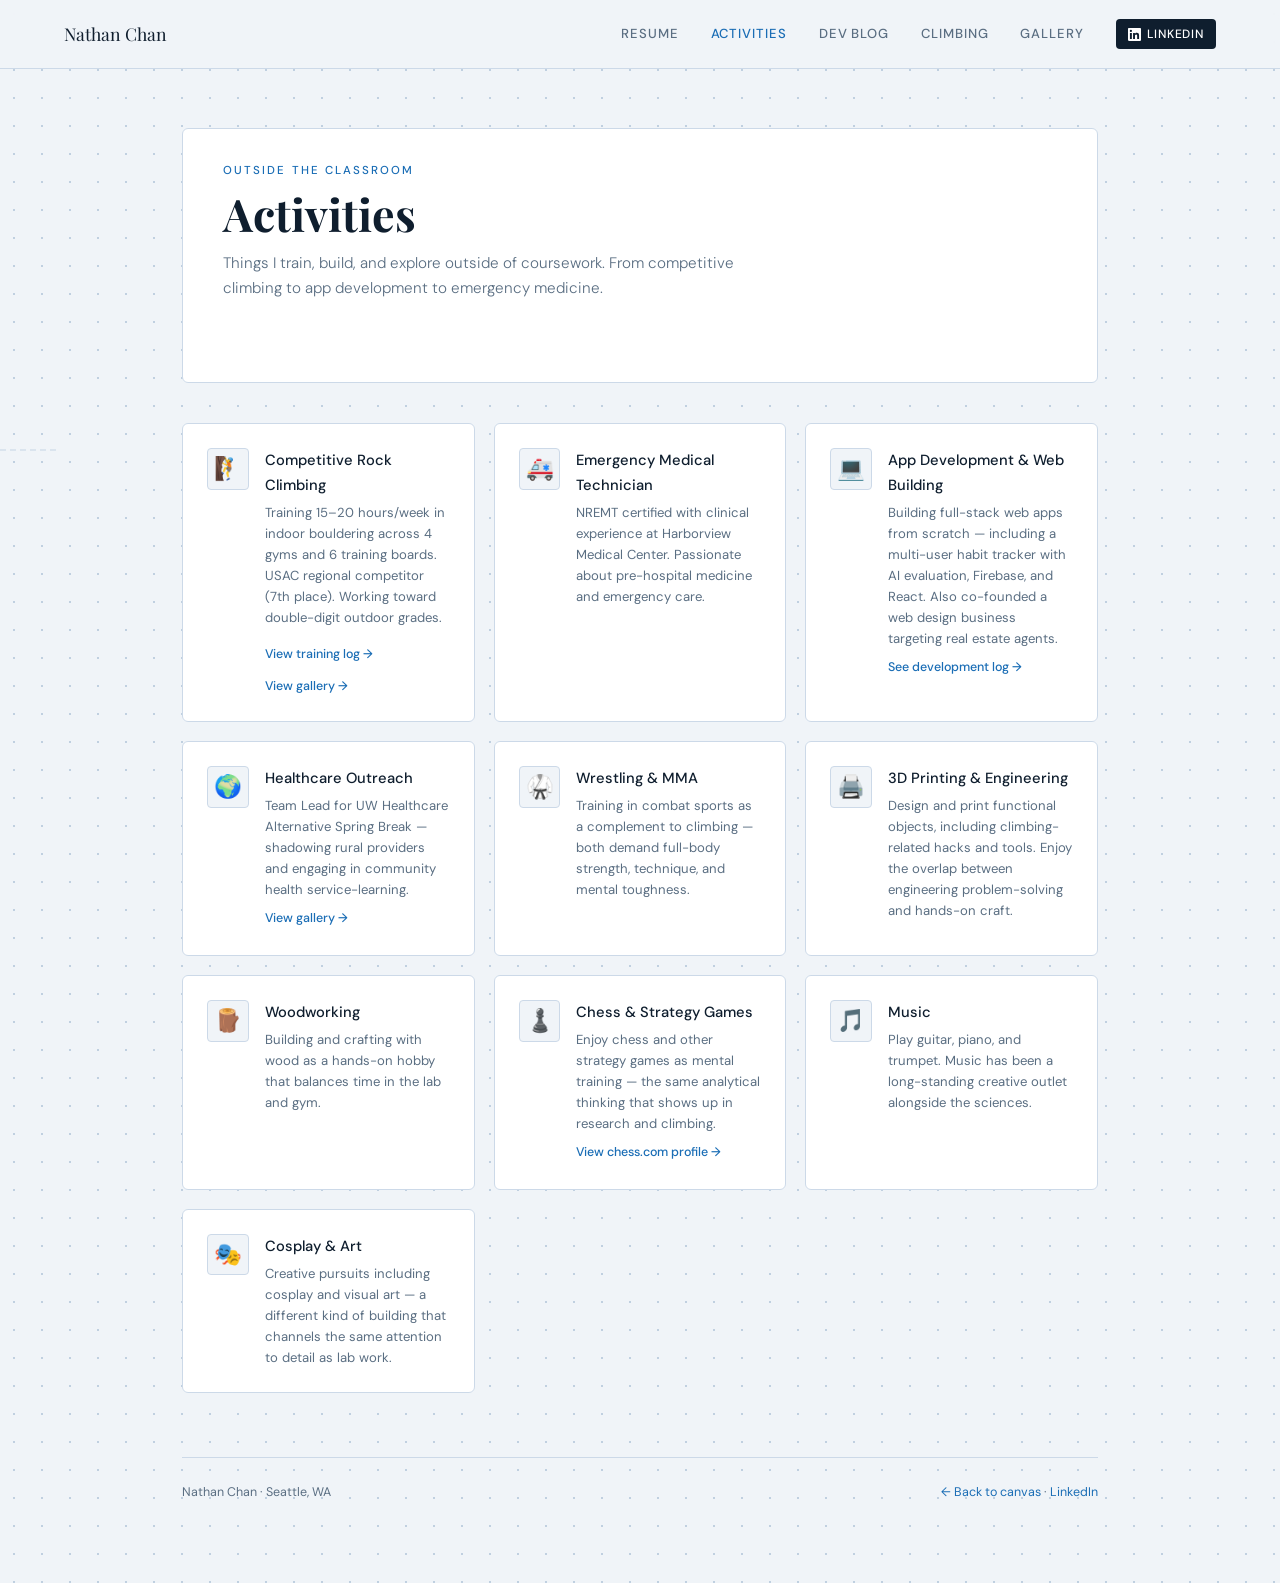
==== activities.html @ 29c745ca "canvas homepage redesign" ====
<!DOCTYPE html>
<html lang="en">
<head>
<meta charset="UTF-8"/>
<meta name="viewport" content="width=device-width, initial-scale=1.0"/>
<title>Activities – Nathan Chan</title>
<link href="https://fonts.googleapis.com/css2?family=Playfair+Display:wght@400;700&family=DM+Sans:wght@300;400;500&display=swap" rel="stylesheet"/>
<link rel="stylesheet" href="canvas-system.css"/>
<link rel="icon" type="image/x-icon" href="favicon.ico"/>
<style>
  *, *::before, *::after { box-sizing: border-box; margin: 0; padding: 0; }

  body {
    font-family: 'DM Sans', sans-serif;
    color: var(--ink);
    font-size: 15px;
    line-height: 1.7;
    min-height: 100vh;
  }

  /* ── NAV ── */
  nav {
    position: fixed; top: 0; left: 0; right: 0;
    display: flex; justify-content: space-between; align-items: center;
    padding: 1.2rem 4rem;
    background: rgba(240,244,248,0.93); backdrop-filter: blur(8px);
    border-bottom: 1px solid var(--line); z-index: 100;
  }
  .nav-name {
    font-family: 'Playfair Display', serif;
    font-size: 1.1rem; color: var(--ink); text-decoration: none;
  }
  .nav-links { display: flex; gap: 2rem; list-style: none; align-items: center; }
  .nav-links a {
    text-decoration: none; color: var(--muted);
    font-size: 0.82rem; letter-spacing: 0.07em;
    text-transform: uppercase; font-weight: 500; transition: color 0.2s;
  }
  .nav-links a:hover, .nav-links a.active { color: var(--accent); }
  .nav-linkedin {
    display: inline-flex; align-items: center; gap: 0.4rem;
    background: var(--ink); color: #fff !important;
    padding: 0.3rem 0.75rem; border-radius: var(--r-sm);
    font-size: 0.75rem !important;
    transition: background 0.2s !important;
  }
  .nav-linkedin svg { width: 13px; height: 13px; fill: currentColor; flex-shrink: 0; }
  .nav-linkedin:hover { background: var(--accent) !important; }

  /* ── MAIN ── */
  main {
    max-width: 980px;
    margin: 0 auto;
    padding: 8rem 2rem 5rem;
  }

  /* ── PAGE HEADER ── */
  .page-label {
    font-size: 0.72rem; letter-spacing: 0.18em;
    text-transform: uppercase; color: var(--accent);
    font-weight: 500; margin-bottom: 0.5rem;
  }
  .page-title {
    font-family: 'Playfair Display', serif;
    font-size: clamp(2rem, 4vw, 2.8rem);
    line-height: 1.1; margin-bottom: 0.8rem;
  }
  .page-sub {
    font-size: 0.95rem; color: var(--muted);
    font-weight: 300; margin-bottom: 3rem; max-width: 520px;
    opacity: 0;
    animation: fadeUp 0.7s 0.3s ease both;
  }
  @keyframes fadeUp {
    from { opacity: 0; transform: translateY(12px); }
    to   { opacity: 1; transform: translateY(0); }
  }

  /* ── ACTIVITIES GRID ── */
  .act-grid {
    display: grid;
    grid-template-columns: repeat(auto-fit, minmax(260px, 1fr));
    gap: 1.2rem;
  }
  .act-item {
    background: var(--card);
    border: 1px solid var(--line);
    padding: 1.5rem;
    border-radius: var(--r-md);
    display: flex;
    gap: 1rem;
    align-items: flex-start;
    transition: border-color 0.2s, transform 0.2s, box-shadow 0.2s;
    opacity: 0;
    animation: fadeUp 0.55s ease both;
  }
  .act-item:hover {
    border-color: var(--accent);
    transform: translateY(-2px);
    box-shadow: 0 4px 16px rgba(26,109,181,0.08);
  }
  .act-icon {
    font-size: 1.4rem; flex-shrink: 0;
    background: var(--bg);
    width: 2.6rem; height: 2.6rem;
    display: flex; align-items: center; justify-content: center;
    border-radius: var(--r-sm);
    border: 1px solid var(--line);
  }
  .act-item h4 {
    font-size: 0.92rem; font-weight: 500; margin-bottom: 0.25rem;
    color: var(--ink);
  }
  .act-item p {
    font-size: 0.82rem; color: var(--muted); line-height: 1.6;
  }
  .act-link {
    display: inline-block;
    margin-top: 0.5rem;
    font-size: 0.78rem;
    color: var(--accent);
    text-decoration: none;
    font-weight: 500;
    transition: opacity 0.15s;
  }
  .act-link:hover { opacity: 0.75; }
  .act-links { display: flex; flex-direction: column; gap: 0.15rem; margin-top: 0.5rem; }

  /* stagger animation delays */
  .act-item:nth-child(1)  { animation-delay: 0.05s; }
  .act-item:nth-child(2)  { animation-delay: 0.1s; }
  .act-item:nth-child(3)  { animation-delay: 0.15s; }
  .act-item:nth-child(4)  { animation-delay: 0.2s; }
  .act-item:nth-child(5)  { animation-delay: 0.25s; }
  .act-item:nth-child(6)  { animation-delay: 0.3s; }
  .act-item:nth-child(7)  { animation-delay: 0.35s; }
  .act-item:nth-child(8)  { animation-delay: 0.4s; }
  .act-item:nth-child(9)  { animation-delay: 0.45s; }
  .act-item:nth-child(10) { animation-delay: 0.5s; }

  /* ── FOOTER ── */
  .page-footer {
    margin-top: 4rem; padding-top: 1.5rem;
    border-top: 1px solid var(--line);
    font-size: 0.78rem; color: var(--muted);
    display: flex; justify-content: space-between; flex-wrap: wrap; gap: 0.5rem;
  }
  .page-footer a { color: var(--accent); text-decoration: none; }

  /* ── RESPONSIVE ── */
  @media (max-width: 680px) {
    nav { padding: 1rem 1.5rem; }
    .nav-links { gap: 1rem; }
    main { padding: 7rem 1rem 4rem; }
    .act-grid { grid-template-columns: 1fr; }
  }
</style>
</head>
<body class="canvas-page">

<!-- CANVAS THREAD (decorative dashed line — visual link to home canvas) -->
<div class="canvas-thread"></div>

<!-- NAV -->
<nav>
  <a class="nav-name" href="index.html">Nathan Chan</a>
  <ul class="nav-links">
    <li><a href="download/nathan-chan-resume.pdf" target="_blank">Resume</a></li>
    <li><a href="activities.html" class="active">Activities</a></li>
    <li><a href="devblog.html">Dev Blog</a></li>
    <li><a href="climbing.html">Climbing</a></li>
    <li><a href="gallery.html">Gallery</a></li>
    <li>
      <a href="https://www.linkedin.com/in/nathanchan1234/" target="_blank" class="nav-linkedin">
        <svg viewBox="0 0 24 24"><path d="M20.447 20.452h-3.554v-5.569c0-1.328-.027-3.037-1.852-3.037-1.853 0-2.136 1.445-2.136 2.939v5.667H9.351V9h3.414v1.561h.046c.477-.9 1.637-1.85 3.37-1.85 3.601 0 4.267 2.37 4.267 5.455v6.286zM5.337 7.433a2.062 2.062 0 0 1-2.063-2.065 2.064 2.064 0 1 1 2.063 2.065zm1.782 13.019H3.555V9h3.564v11.452zM22.225 0H1.771C.792 0 0 .774 0 1.729v20.542C0 23.227.792 24 1.771 24h20.451C23.2 24 24 23.227 24 22.271V1.729C24 .774 23.2 0 22.222 0h.003z"/></svg>
        LinkedIn
      </a>
    </li>
  </ul>
</nav>

<main>

  <div class="page-header-card">
    <p class="page-label">Outside the Classroom</p>
    <h1 class="page-title">Activities</h1>
    <p class="page-sub">
      Things I train, build, and explore outside of coursework.
      From competitive climbing to app development to emergency medicine.
    </p>
  </div>

  <div class="act-grid">

    <div class="act-item">
      <div class="act-icon">🧗</div>
      <div>
        <h4>Competitive Rock Climbing</h4>
        <p>Training 15–20 hours/week in indoor bouldering across 4 gyms and 6 training boards. USAC regional competitor (7th place). Working toward double-digit outdoor grades.</p>
        <div class="act-links">
          <a class="act-link" href="climbing.html">View training log →</a>
          <a class="act-link" href="gallery.html#climbing">View gallery →</a>
        </div>
      </div>
    </div>

    <div class="act-item">
      <div class="act-icon">🚑</div>
      <div>
        <h4>Emergency Medical Technician</h4>
        <p>NREMT certified with clinical experience at Harborview Medical Center. Passionate about pre-hospital medicine and emergency care.</p>
      </div>
    </div>

    <div class="act-item">
      <div class="act-icon">💻</div>
      <div>
        <h4>App Development &amp; Web Building</h4>
        <p>Building full-stack web apps from scratch — including a multi-user habit tracker with AI evaluation, Firebase, and React. Also co-founded a web design business targeting real estate agents.</p>
        <a class="act-link" href="devblog.html">See development log →</a>
      </div>
    </div>

    <div class="act-item">
      <div class="act-icon">🌍</div>
      <div>
        <h4>Healthcare Outreach</h4>
        <p>Team Lead for UW Healthcare Alternative Spring Break — shadowing rural providers and engaging in community health service-learning.</p>
        <a class="act-link" href="gallery.html#healthcare">View gallery →</a>
      </div>
    </div>

    <div class="act-item">
      <div class="act-icon">🥋</div>
      <div>
        <h4>Wrestling &amp; MMA</h4>
        <p>Training in combat sports as a complement to climbing — both demand full-body strength, technique, and mental toughness.</p>
      </div>
    </div>

    <div class="act-item">
      <div class="act-icon">🖨️</div>
      <div>
        <h4>3D Printing &amp; Engineering</h4>
        <p>Design and print functional objects, including climbing-related hacks and tools. Enjoy the overlap between engineering problem-solving and hands-on craft.</p>
      </div>
    </div>

    <div class="act-item">
      <div class="act-icon">🪵</div>
      <div>
        <h4>Woodworking</h4>
        <p>Building and crafting with wood as a hands-on hobby that balances time in the lab and gym.</p>
      </div>
    </div>

    <div class="act-item">
      <div class="act-icon">♟️</div>
      <div>
        <h4>Chess &amp; Strategy Games</h4>
        <p>Enjoy chess and other strategy games as mental training — the same analytical thinking that shows up in research and climbing.</p>
        <a class="act-link" href="https://www.chess.com/member/chan602" target="_blank">View chess.com profile →</a>
      </div>
    </div>

    <div class="act-item">
      <div class="act-icon">🎵</div>
      <div>
        <h4>Music</h4>
        <p>Play guitar, piano, and trumpet. Music has been a long-standing creative outlet alongside the sciences.</p>
      </div>
    </div>

    <div class="act-item">
      <div class="act-icon">🎭</div>
      <div>
        <h4>Cosplay &amp; Art</h4>
        <p>Creative pursuits including cosplay and visual art — a different kind of building that channels the same attention to detail as lab work.</p>
      </div>
    </div>

  </div><!-- /.act-grid -->

  <div class="page-footer">
    <span>Nathan Chan · Seattle, WA</span>
    <span><a href="index.html">← Back to canvas</a> · <a href="https://www.linkedin.com/in/nathanchan1234/" target="_blank">LinkedIn</a></span>
  </div>

</main>

</body>
</html>
---- canvas-system.css ----
/* ============================================================
   CANVAS DESIGN SYSTEM — chan602.com
   Shared across index.html (canvas) and all sub-pages.
   Load before any page-specific styles.
   ============================================================ */

:root {
  --bg:     #f0f4f8;
  --ink:    #0f1e2e;
  --muted:  #5a6e82;
  --accent: #1a6db5;
  --line:   #ccd9e8;
  --card:   #ffffff;
  --dot:    #c0d0e0;

  --r-sm: 4px;
  --r-md: 6px;
}

/* ── DOT GRID (canvas homepage background) ── */
.canvas-bg {
  position: fixed;
  inset: 0;
  z-index: 0;
  pointer-events: none;
  background-color: var(--bg);
  background-image: radial-gradient(circle, var(--dot) 1.5px, transparent 1.5px);
  background-size: 28px 28px;
}

/* ── SUB-PAGE BODY (windowed pages) ── */
body.canvas-page {
  background-color: var(--bg);
  background-image: radial-gradient(circle, var(--dot) 1.5px, transparent 1.5px);
  background-size: 28px 28px;
  min-height: 100vh;
}

/* ── DASHED THREAD (sub-pages — implies connection to home canvas) ── */
.canvas-thread {
  position: fixed;
  top: 50%;
  left: 0;
  width: 56px;
  border-top: 2px dashed var(--line);
  z-index: 5;
  pointer-events: none;
  opacity: 0.6;
  transform: translateY(-50%);
}

/* ── PAGE HEADER CARD (sub-pages — section intro sits in a card on the dot grid) ── */
.page-header-card {
  background: var(--card);
  border: 1px solid var(--line);
  border-radius: var(--r-md);
  padding: 2rem 2.5rem;
  margin-bottom: 2.5rem;
}

/* ── SUB-PAGE ENTRANCE ANIMATION ── */
/* Canvas pan on index sells the exit. Sub-pages just need a clean arrival. */
body.canvas-page main {
  animation: page-enter 0.45s ease-out both;
}
@keyframes page-enter {
  from { opacity: 0; transform: translateY(14px); }
}

/* ── BACK-TO-HOME NAV (sub-pages) ── */
.back-home {
  position: fixed;
  top: 1.25rem;
  left: 1.25rem;
  z-index: 200;
  display: inline-flex;
  align-items: center;
  gap: 0.45rem;
  text-decoration: none;
  color: var(--muted);
  font-family: 'DM Sans', sans-serif;
  font-size: 0.78rem;
  font-weight: 500;
  letter-spacing: 0.07em;
  text-transform: uppercase;
  padding: 0.4rem 0.8rem;
  border: 1px solid var(--line);
  border-radius: var(--r-sm);
  background: rgba(240, 244, 248, 0.92);
  backdrop-filter: blur(6px);
  transition: color 0.2s, border-color 0.2s;
}
.back-home:hover {
  color: var(--accent);
  border-color: var(--accent);
}
.back-home svg {
  width: 13px;
  height: 13px;
  fill: none;
  stroke: currentColor;
  stroke-width: 2;
  stroke-linecap: round;
  stroke-linejoin: round;
  flex-shrink: 0;
}
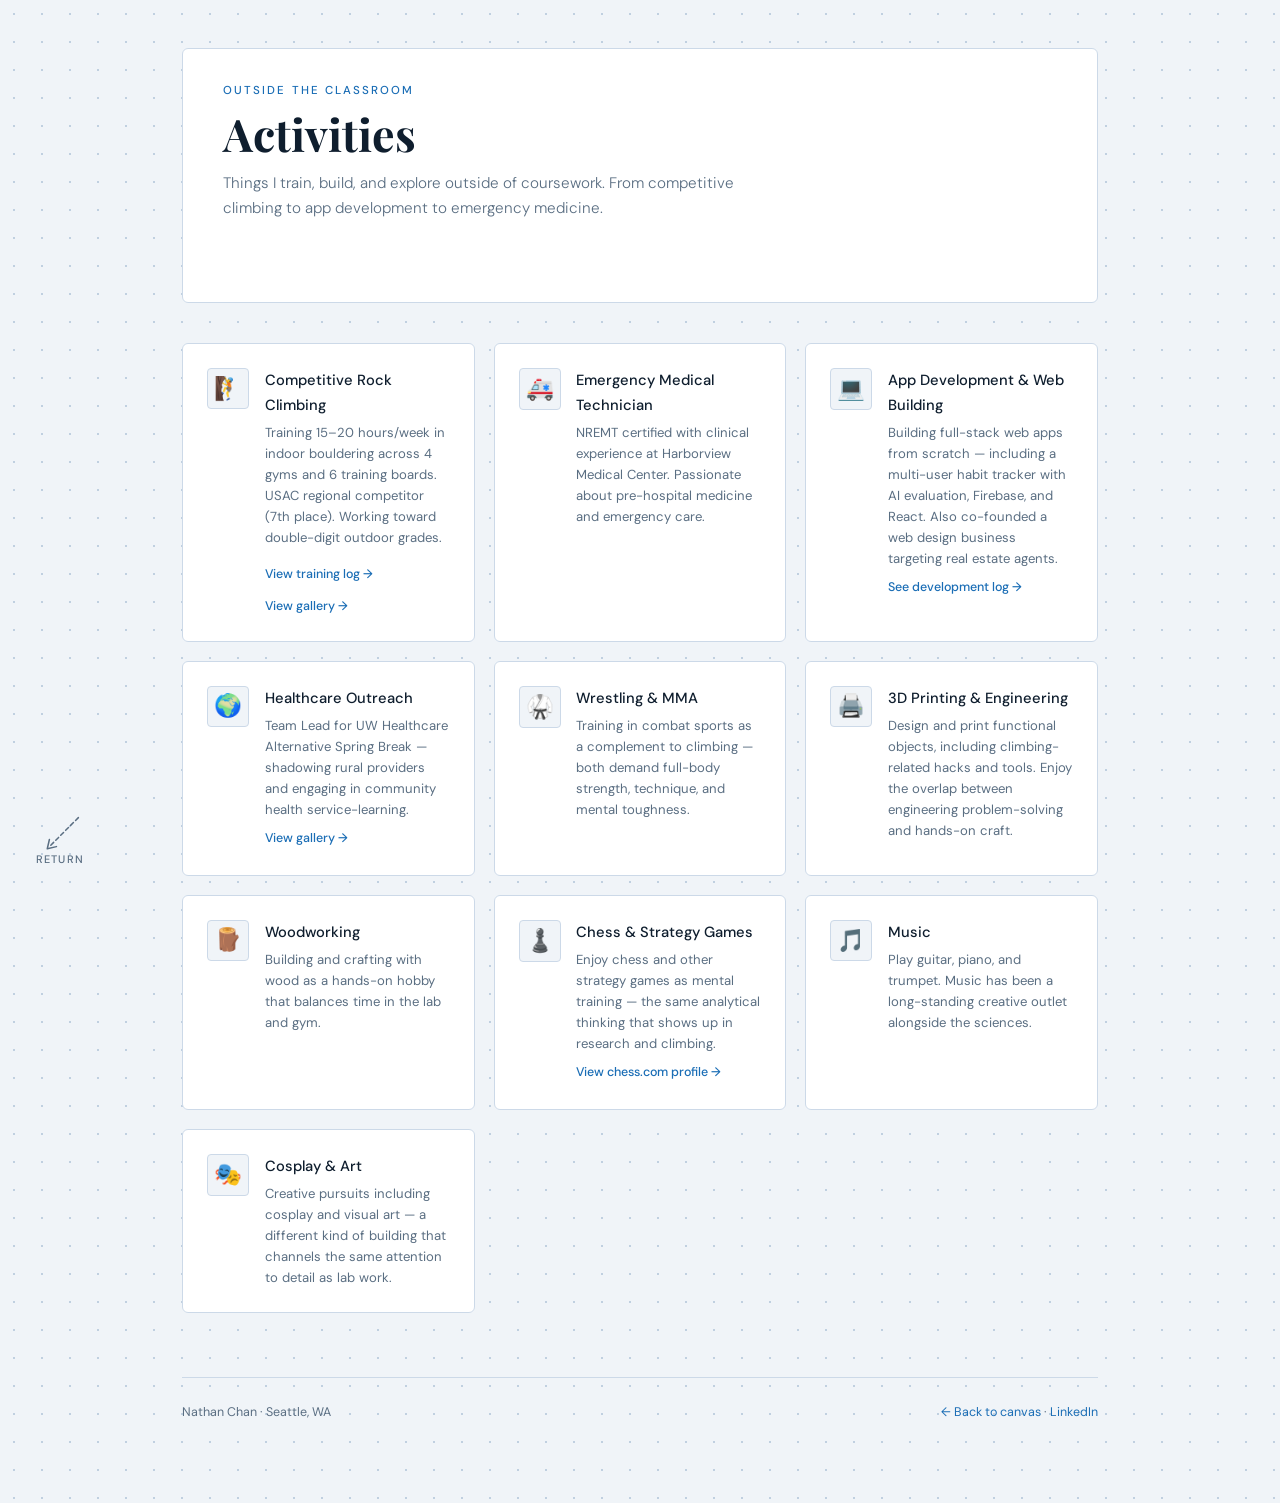
==== commit 685574e9: "replace nav return" ====
--- a/activities.html
+++ b/activities.html
@@ -18,40 +18,11 @@
     min-height: 100vh;
   }
 
-  /* ── NAV ── */
-  nav {
-    position: fixed; top: 0; left: 0; right: 0;
-    display: flex; justify-content: space-between; align-items: center;
-    padding: 1.2rem 4rem;
-    background: rgba(240,244,248,0.93); backdrop-filter: blur(8px);
-    border-bottom: 1px solid var(--line); z-index: 100;
-  }
-  .nav-name {
-    font-family: 'Playfair Display', serif;
-    font-size: 1.1rem; color: var(--ink); text-decoration: none;
-  }
-  .nav-links { display: flex; gap: 2rem; list-style: none; align-items: center; }
-  .nav-links a {
-    text-decoration: none; color: var(--muted);
-    font-size: 0.82rem; letter-spacing: 0.07em;
-    text-transform: uppercase; font-weight: 500; transition: color 0.2s;
-  }
-  .nav-links a:hover, .nav-links a.active { color: var(--accent); }
-  .nav-linkedin {
-    display: inline-flex; align-items: center; gap: 0.4rem;
-    background: var(--ink); color: #fff !important;
-    padding: 0.3rem 0.75rem; border-radius: var(--r-sm);
-    font-size: 0.75rem !important;
-    transition: background 0.2s !important;
-  }
-  .nav-linkedin svg { width: 13px; height: 13px; fill: currentColor; flex-shrink: 0; }
-  .nav-linkedin:hover { background: var(--accent) !important; }
-
   /* ── MAIN ── */
   main {
     max-width: 980px;
     margin: 0 auto;
-    padding: 8rem 2rem 5rem;
+    padding: 3rem 2rem 5rem;
   }
 
   /* ── PAGE HEADER ── */
@@ -149,35 +120,21 @@
 
   /* ── RESPONSIVE ── */
   @media (max-width: 680px) {
-    nav { padding: 1rem 1.5rem; }
-    .nav-links { gap: 1rem; }
-    main { padding: 7rem 1rem 4rem; }
+    main { padding: 2.5rem 1rem 4rem; }
     .act-grid { grid-template-columns: 1fr; }
   }
 </style>
 </head>
 <body class="canvas-page">
 
-<!-- CANVAS THREAD (decorative dashed line — visual link to home canvas) -->
-<div class="canvas-thread"></div>
-
-<!-- NAV -->
-<nav>
-  <a class="nav-name" href="index.html">Nathan Chan</a>
-  <ul class="nav-links">
-    <li><a href="download/nathan-chan-resume.pdf" target="_blank">Resume</a></li>
-    <li><a href="activities.html" class="active">Activities</a></li>
-    <li><a href="devblog.html">Dev Blog</a></li>
-    <li><a href="climbing.html">Climbing</a></li>
-    <li><a href="gallery.html">Gallery</a></li>
-    <li>
-      <a href="https://www.linkedin.com/in/nathanchan1234/" target="_blank" class="nav-linkedin">
-        <svg viewBox="0 0 24 24"><path d="M20.447 20.452h-3.554v-5.569c0-1.328-.027-3.037-1.852-3.037-1.853 0-2.136 1.445-2.136 2.939v5.667H9.351V9h3.414v1.561h.046c.477-.9 1.637-1.85 3.37-1.85 3.601 0 4.267 2.37 4.267 5.455v6.286zM5.337 7.433a2.062 2.062 0 0 1-2.063-2.065 2.064 2.064 0 1 1 2.063 2.065zm1.782 13.019H3.555V9h3.564v11.452zM22.225 0H1.771C.792 0 0 .774 0 1.729v20.542C0 23.227.792 24 1.771 24h20.451C23.2 24 24 23.227 24 22.271V1.729C24 .774 23.2 0 22.222 0h.003z"/></svg>
-        LinkedIn
-      </a>
-    </li>
-  </ul>
-</nav>
+<!-- RETURN TO CANVAS — Activities is upper-right from center, so home is lower-left (149°) -->
+<div class="canvas-return" style="bottom:2rem;left:2rem;" onclick="returnHome()">
+  <svg width="56" height="16" viewBox="0 0 56 16" style="transform:rotate(135deg)">
+    <line x1="2" y1="8" x2="44" y2="8" stroke="currentColor" stroke-width="1.5" stroke-dasharray="4 3" stroke-linecap="round"/>
+    <polyline points="38,3 46,8 38,13" fill="none" stroke="currentColor" stroke-width="1.5" stroke-linecap="round" stroke-linejoin="round"/>
+  </svg>
+  <span>return</span>
+</div>
 
 <main>
 
@@ -288,5 +245,13 @@
 
 </main>
 
+<script>
+function returnHome() {
+  document.body.style.transition = 'opacity 0.4s ease';
+  document.body.style.opacity = '0';
+  setTimeout(() => { window.location.href = 'index.html'; }, 420);
+}
+</script>
+
 </body>
 </html>
--- a/canvas-system.css
+++ b/canvas-system.css
@@ -67,40 +67,24 @@
   from { opacity: 0; transform: translateY(14px); }
 }
 
-/* ── BACK-TO-HOME NAV (sub-pages) ── */
-.back-home {
+/* ── CANVAS RETURN INDICATOR (sub-pages) ── */
+/* Directional arrow pointing toward canvas home. Angle + position set per-page inline. */
+.canvas-return {
   position: fixed;
-  top: 1.25rem;
-  left: 1.25rem;
   z-index: 200;
-  display: inline-flex;
+  cursor: pointer;
+  display: flex;
+  flex-direction: column;
   align-items: center;
-  gap: 0.45rem;
-  text-decoration: none;
+  gap: 6px;
   color: var(--muted);
   font-family: 'DM Sans', sans-serif;
-  font-size: 0.78rem;
+  font-size: 0.68rem;
   font-weight: 500;
-  letter-spacing: 0.07em;
+  letter-spacing: 0.1em;
   text-transform: uppercase;
-  padding: 0.4rem 0.8rem;
-  border: 1px solid var(--line);
-  border-radius: var(--r-sm);
-  background: rgba(240, 244, 248, 0.92);
-  backdrop-filter: blur(6px);
-  transition: color 0.2s, border-color 0.2s;
+  transition: color 0.2s;
+  user-select: none;
 }
-.back-home:hover {
-  color: var(--accent);
-  border-color: var(--accent);
-}
-.back-home svg {
-  width: 13px;
-  height: 13px;
-  fill: none;
-  stroke: currentColor;
-  stroke-width: 2;
-  stroke-linecap: round;
-  stroke-linejoin: round;
-  flex-shrink: 0;
-}
+.canvas-return:hover { color: var(--accent); }
+.canvas-return svg { overflow: visible; display: block; }
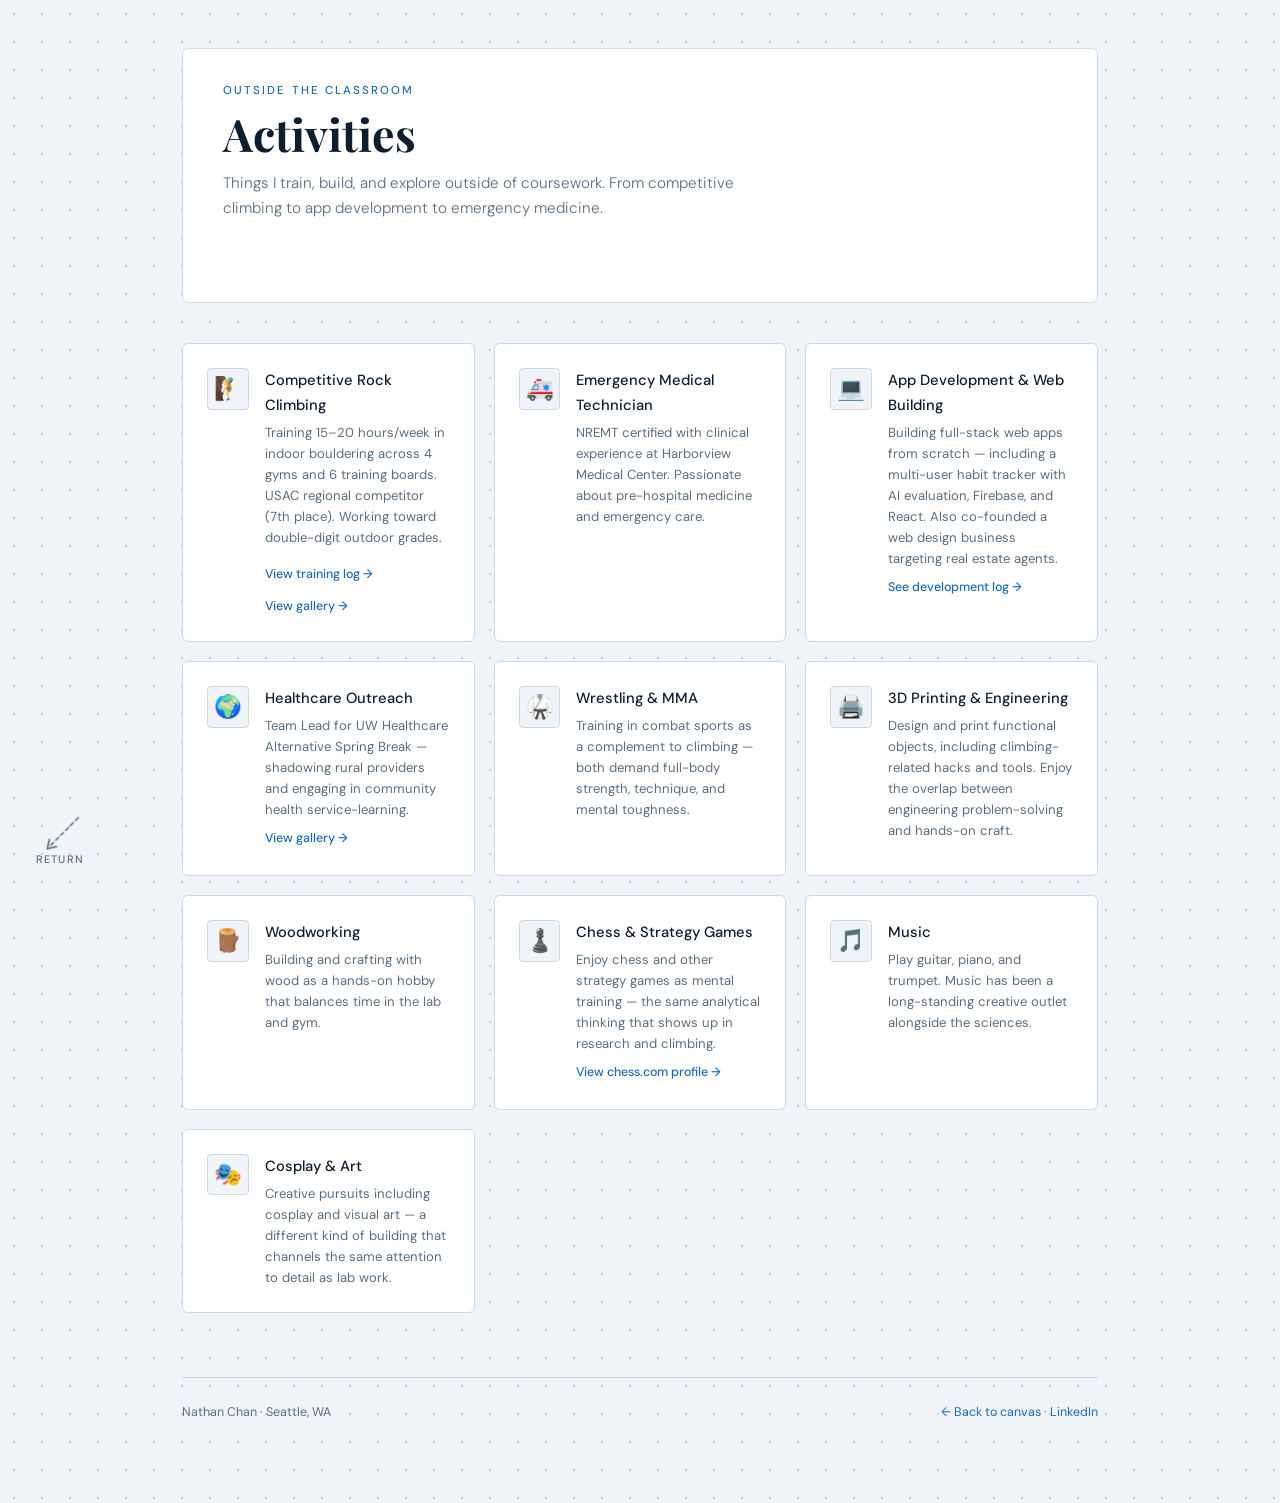
==== commit a1ed161e: "small GSAP adds" ====
--- a/activities.html
+++ b/activities.html
@@ -249,7 +249,7 @@
 function returnHome() {
   document.body.style.transition = 'opacity 0.4s ease';
   document.body.style.opacity = '0';
-  setTimeout(() => { window.location.href = 'index.html'; }, 420);
+  setTimeout(() => { window.location.href = 'index.html?return=1'; }, 420);
 }
 </script>
 
--- a/canvas-system.css
+++ b/canvas-system.css
@@ -85,6 +85,53 @@
   text-transform: uppercase;
   transition: color 0.2s;
   user-select: none;
+  /* Arrive after page content, beacon rings draw attention */
+  animation: return-arrive 0.4s ease 0.8s both;
 }
 .canvas-return:hover { color: var(--accent); }
 .canvas-return svg { overflow: visible; display: block; }
+
+/* First beacon ring: drops in from above, then sonar-pulses outward */
+.canvas-return::before {
+  content: '';
+  position: absolute;
+  top: 8px;
+  left: 50%;
+  width: 48px;
+  height: 48px;
+  border-radius: 50%;
+  border: 2px solid var(--accent);
+  opacity: 0;
+  pointer-events: none;
+  animation: beacon-drop 0.5s cubic-bezier(0.34, 1.56, 0.64, 1) 1.1s both,
+             beacon-pulse 1.6s ease-out 1.7s 2 normal forwards;
+}
+
+/* Second ring: delayed slightly, gives overlapping sonar effect */
+.canvas-return::after {
+  content: '';
+  position: absolute;
+  top: 8px;
+  left: 50%;
+  width: 48px;
+  height: 48px;
+  border-radius: 50%;
+  border: 2px solid var(--accent);
+  opacity: 0;
+  pointer-events: none;
+  animation: beacon-pulse 1.6s ease-out 2.4s 1 normal forwards;
+}
+
+@keyframes return-arrive {
+  from { opacity: 0; transform: scale(0.7); }
+  to   { opacity: 1; transform: scale(1); }
+}
+@keyframes beacon-drop {
+  from { opacity: 0; transform: translateX(-50%) translateY(-18px) scale(0.4); }
+  70%  { opacity: 1; transform: translateX(-50%) translateY(0) scale(1.08); }
+  to   { opacity: 0.65; transform: translateX(-50%) scale(1); }
+}
+@keyframes beacon-pulse {
+  from { opacity: 0.65; transform: translateX(-50%) scale(1); }
+  to   { opacity: 0;    transform: translateX(-50%) scale(3); }
+}
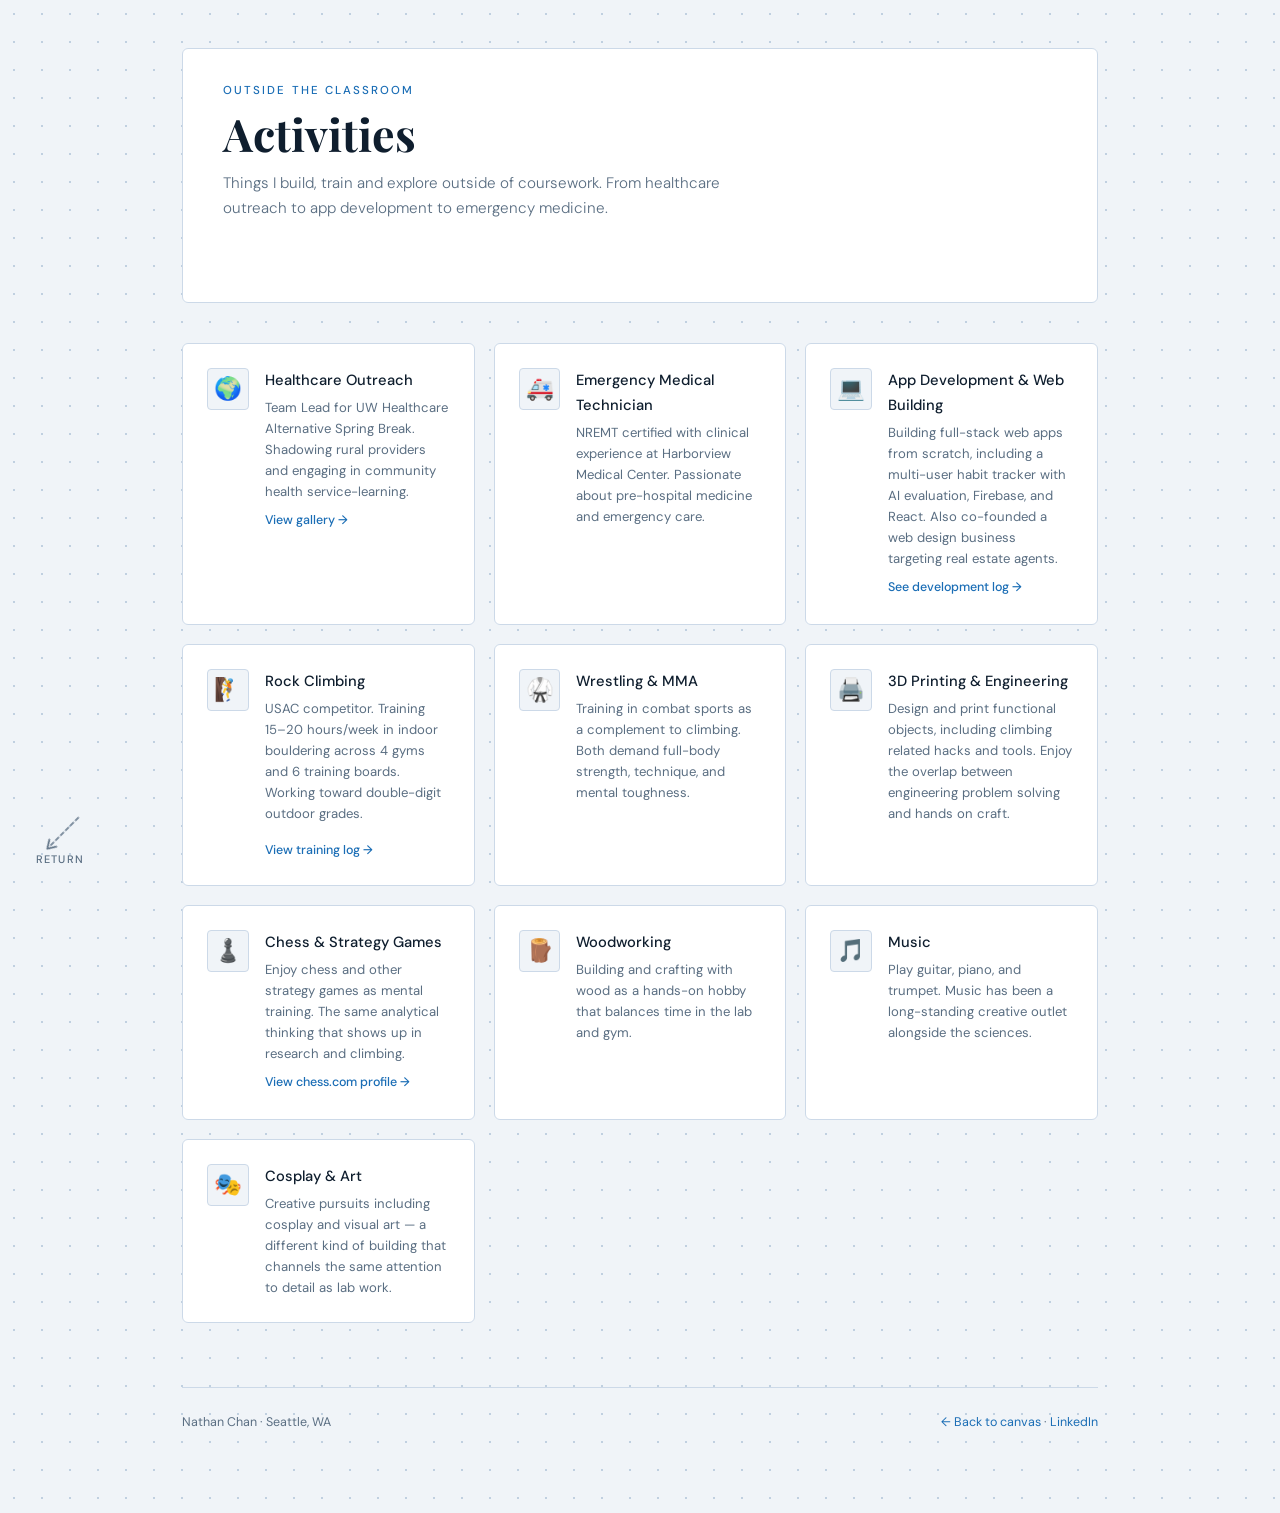
==== commit 5e2cde74: "small fixes" ====
--- a/activities.html
+++ b/activities.html
@@ -142,56 +142,56 @@
     <p class="page-label">Outside the Classroom</p>
     <h1 class="page-title">Activities</h1>
     <p class="page-sub">
-      Things I train, build, and explore outside of coursework.
-      From competitive climbing to app development to emergency medicine.
+      Things I build, train and explore outside of coursework.
+      From healthcare outreach to app development to emergency medicine.
     </p>
   </div>
 
   <div class="act-grid">
 
-    <div class="act-item">
+        <div class="act-item">
+      <div class="act-icon">🌍</div>
+      <div>
+        <h4>Healthcare Outreach</h4>
+        <p>Team Lead for UW Healthcare Alternative Spring Break. Shadowing rural providers and engaging in community health service-learning.</p>
+        <a class="act-link" href="gallery.html#healthcare">View gallery →</a>
+      </div>
+    </div>
+
+    <div class="act-item">
+      <div class="act-icon">🚑</div>
+      <div>
+        <h4>Emergency Medical Technician</h4>
+        <p>NREMT certified with clinical experience at Harborview Medical Center. Passionate about pre-hospital medicine and emergency care.</p>
+      </div>
+    </div>
+
+    <div class="act-item">
+      <div class="act-icon">💻</div>
+      <div>
+        <h4>App Development &amp; Web Building</h4>
+        <p>Building full-stack web apps from scratch, including a multi-user habit tracker with AI evaluation, Firebase, and React. Also co-founded a web design business targeting real estate agents.</p>
+        <a class="act-link" href="devblog.html">See development log →</a>
+      </div>
+    </div>
+
+
+        <div class="act-item">
       <div class="act-icon">🧗</div>
       <div>
-        <h4>Competitive Rock Climbing</h4>
-        <p>Training 15–20 hours/week in indoor bouldering across 4 gyms and 6 training boards. USAC regional competitor (7th place). Working toward double-digit outdoor grades.</p>
+        <h4>Rock Climbing</h4>
+        <p>USAC competitor. Training 15–20 hours/week in indoor bouldering across 4 gyms and 6 training boards. Working toward double-digit outdoor grades.</p>
         <div class="act-links">
           <a class="act-link" href="climbing.html">View training log →</a>
-          <a class="act-link" href="gallery.html#climbing">View gallery →</a>
         </div>
       </div>
     </div>
 
     <div class="act-item">
-      <div class="act-icon">🚑</div>
-      <div>
-        <h4>Emergency Medical Technician</h4>
-        <p>NREMT certified with clinical experience at Harborview Medical Center. Passionate about pre-hospital medicine and emergency care.</p>
-      </div>
-    </div>
-
-    <div class="act-item">
-      <div class="act-icon">💻</div>
-      <div>
-        <h4>App Development &amp; Web Building</h4>
-        <p>Building full-stack web apps from scratch — including a multi-user habit tracker with AI evaluation, Firebase, and React. Also co-founded a web design business targeting real estate agents.</p>
-        <a class="act-link" href="devblog.html">See development log →</a>
-      </div>
-    </div>
-
-    <div class="act-item">
-      <div class="act-icon">🌍</div>
-      <div>
-        <h4>Healthcare Outreach</h4>
-        <p>Team Lead for UW Healthcare Alternative Spring Break — shadowing rural providers and engaging in community health service-learning.</p>
-        <a class="act-link" href="gallery.html#healthcare">View gallery →</a>
-      </div>
-    </div>
-
-    <div class="act-item">
       <div class="act-icon">🥋</div>
       <div>
         <h4>Wrestling &amp; MMA</h4>
-        <p>Training in combat sports as a complement to climbing — both demand full-body strength, technique, and mental toughness.</p>
+        <p>Training in combat sports as a complement to climbing. Both demand full-body strength, technique, and mental toughness.</p>
       </div>
     </div>
 
@@ -199,7 +199,16 @@
       <div class="act-icon">🖨️</div>
       <div>
         <h4>3D Printing &amp; Engineering</h4>
-        <p>Design and print functional objects, including climbing-related hacks and tools. Enjoy the overlap between engineering problem-solving and hands-on craft.</p>
+        <p>Design and print functional objects, including climbing related hacks and tools. Enjoy the overlap between engineering problem solving and hands on craft.</p>
+      </div>
+    </div>
+
+    <div class="act-item">
+      <div class="act-icon">♟️</div>
+      <div>
+        <h4>Chess &amp; Strategy Games</h4>
+        <p>Enjoy chess and other strategy games as mental training. The same analytical thinking that shows up in research and climbing.</p>
+        <a class="act-link" href="https://www.chess.com/member/chan602" target="_blank">View chess.com profile →</a>
       </div>
     </div>
 
@@ -208,15 +217,6 @@
       <div>
         <h4>Woodworking</h4>
         <p>Building and crafting with wood as a hands-on hobby that balances time in the lab and gym.</p>
-      </div>
-    </div>
-
-    <div class="act-item">
-      <div class="act-icon">♟️</div>
-      <div>
-        <h4>Chess &amp; Strategy Games</h4>
-        <p>Enjoy chess and other strategy games as mental training — the same analytical thinking that shows up in research and climbing.</p>
-        <a class="act-link" href="https://www.chess.com/member/chan602" target="_blank">View chess.com profile →</a>
       </div>
     </div>
 
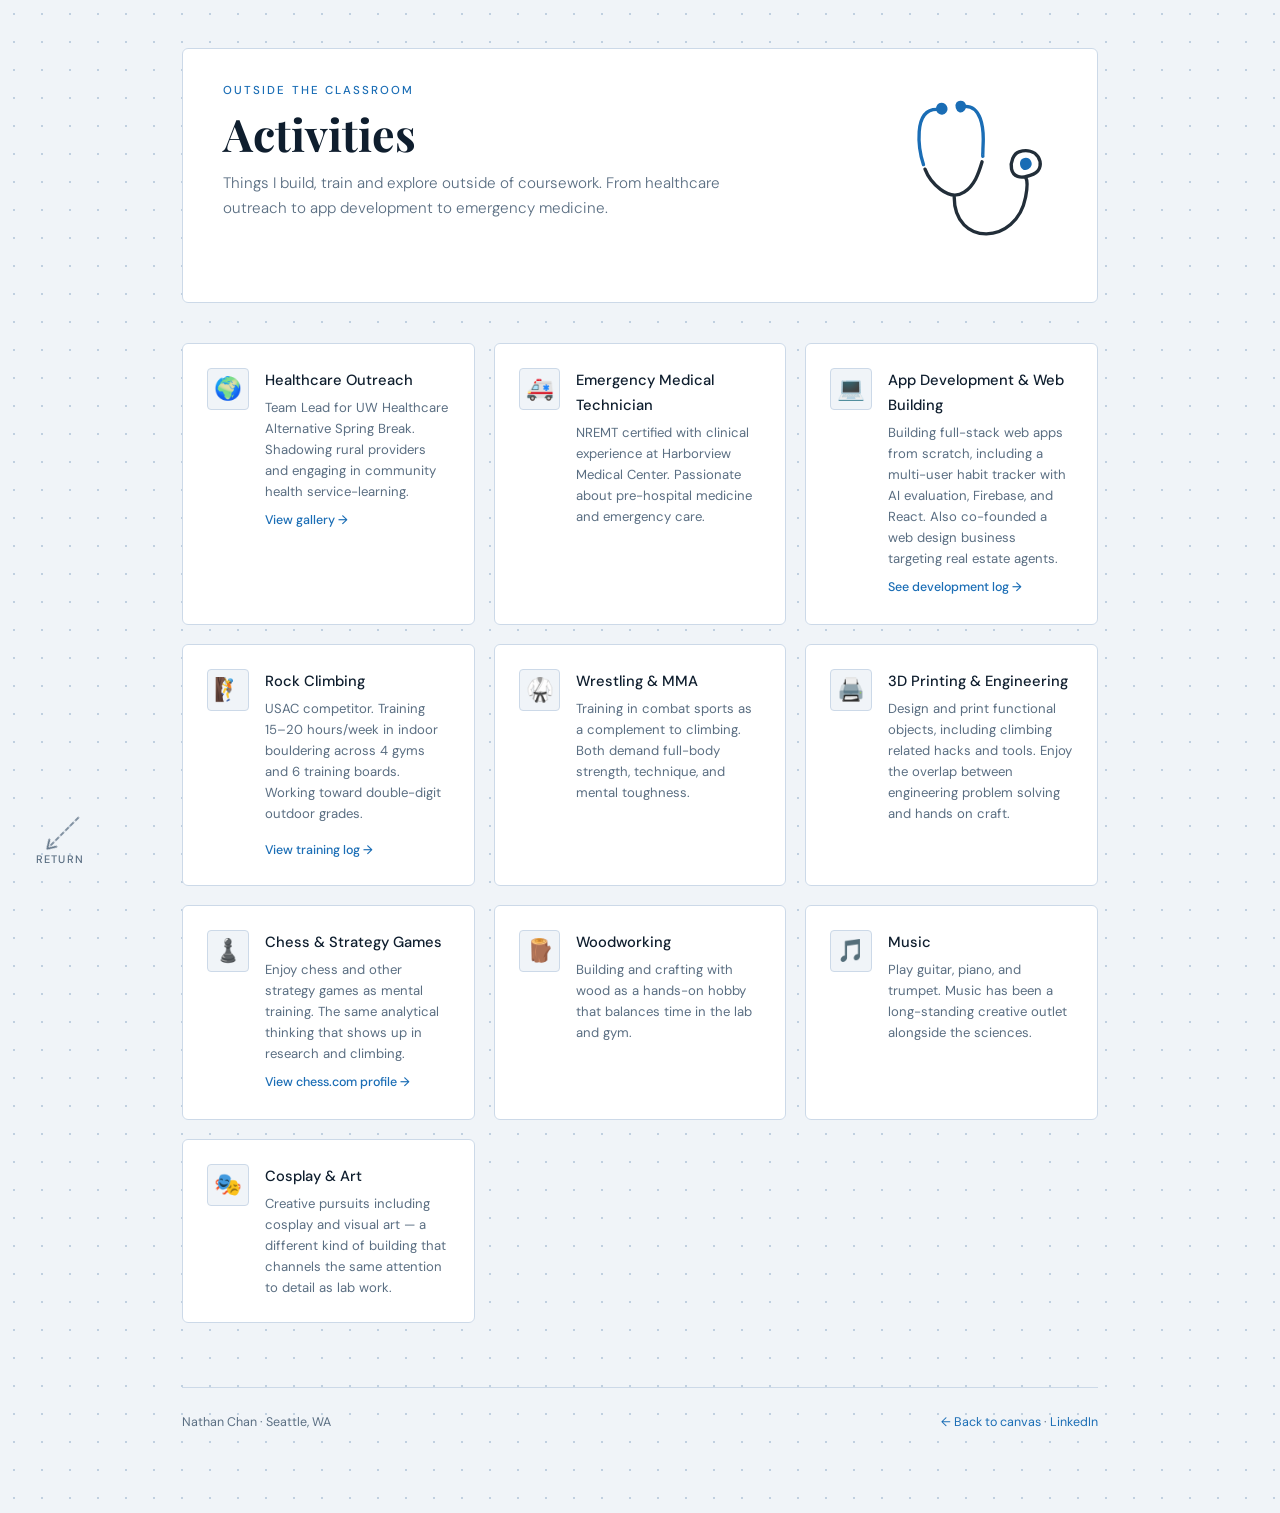
==== commit 99a24c72: "add icons to page headers" ====
--- a/activities.html
+++ b/activities.html
@@ -139,12 +139,17 @@
 <main>
 
   <div class="page-header-card">
-    <p class="page-label">Outside the Classroom</p>
-    <h1 class="page-title">Activities</h1>
-    <p class="page-sub">
-      Things I build, train and explore outside of coursework.
-      From healthcare outreach to app development to emergency medicine.
-    </p>
+    <div class="page-header-text">
+      <p class="page-label">Outside the Classroom</p>
+      <h1 class="page-title">Activities</h1>
+      <p class="page-sub">
+        Things I build, train and explore outside of coursework.
+        From healthcare outreach to app development to emergency medicine.
+      </p>
+    </div>
+    <div class="page-header-icon">
+      <img src="assets/nav-icons/activities-icon-crop.svg" alt="">
+    </div>
   </div>
 
   <div class="act-grid">
--- a/canvas-system.css
+++ b/canvas-system.css
@@ -56,6 +56,26 @@
   border-radius: var(--r-md);
   padding: 2rem 2.5rem;
   margin-bottom: 2.5rem;
+  display: flex;
+  align-items: center;
+  gap: 2rem;
+}
+.page-header-text {
+  flex: 1;
+  min-width: 0;
+}
+.page-header-icon {
+  flex-shrink: 0;
+  width: 160px;
+  height: 160px;
+  display: flex;
+  align-items: center;
+  justify-content: center;
+}
+.page-header-icon img {
+  width: 100%;
+  height: 100%;
+  object-fit: contain;
 }
 
 /* ── SUB-PAGE ENTRANCE ANIMATION ── */
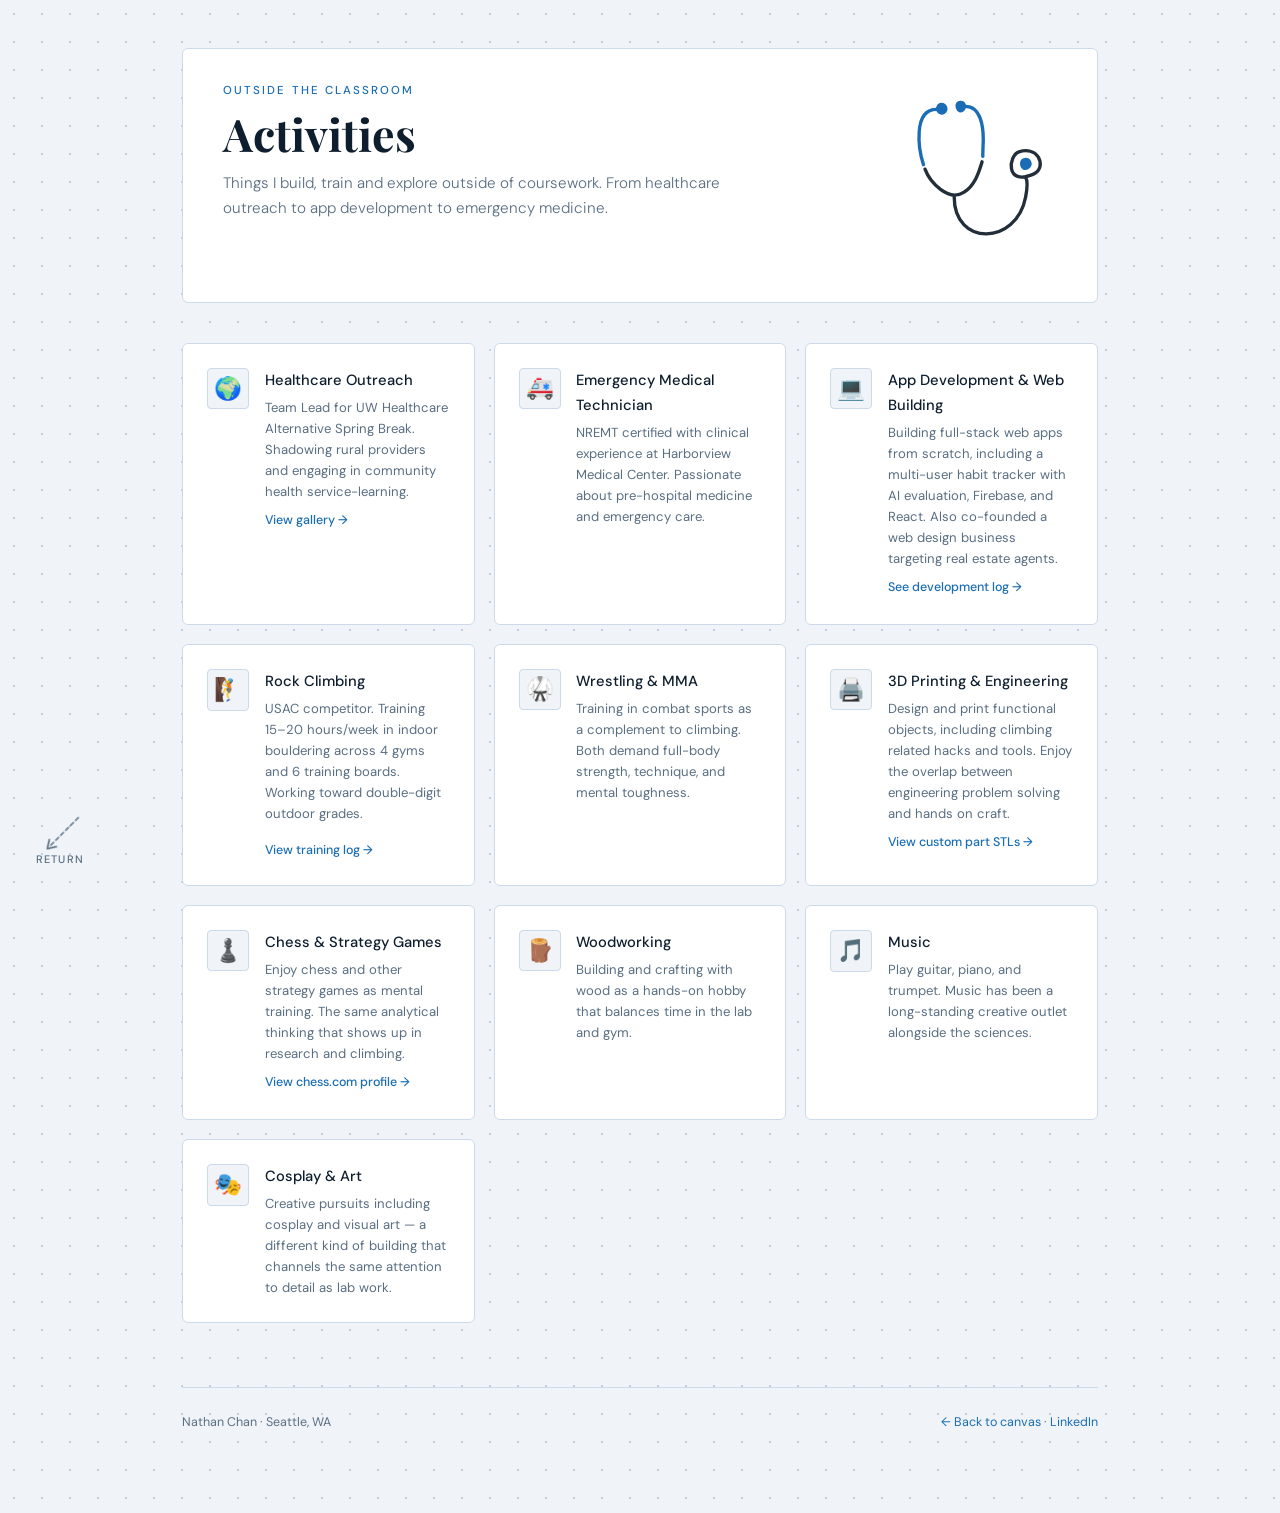
==== commit f4ae44df: "custom STL drive folder link" ====
--- a/activities.html
+++ b/activities.html
@@ -205,6 +205,7 @@
       <div>
         <h4>3D Printing &amp; Engineering</h4>
         <p>Design and print functional objects, including climbing related hacks and tools. Enjoy the overlap between engineering problem solving and hands on craft.</p>
+        <a class="act-link" href="https://drive.google.com/drive/folders/1H7pNmvJZ1iabZznXU36x-eQ-mtLoYOwU?usp=sharing" target="_blank">View custom part STLs →</a>
       </div>
     </div>
 
